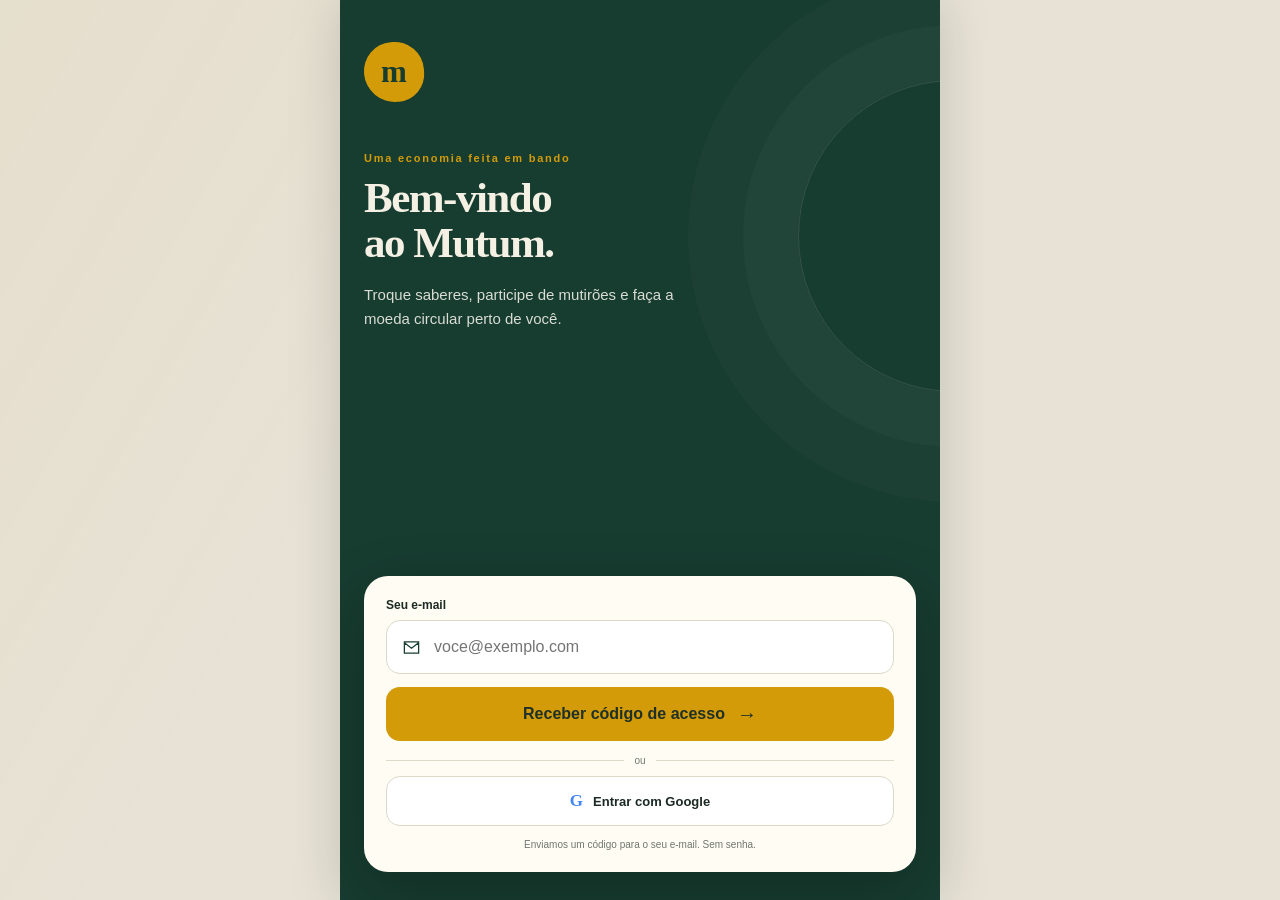
==== docs/index.html @ dc277d66 "Publica APK 1.1.0 + interface" ====
<!doctype html>
<html lang="pt-BR">
  <head>
    <meta charset="UTF-8" />
    <meta name="viewport" content="width=device-width, initial-scale=1, viewport-fit=cover" />
    <meta name="theme-color" content="#173c30" />
    <meta name="color-scheme" content="light" />
    <title>Mutum</title>
    <link rel="stylesheet" href="styles.css" />
  </head>
  <body>
    <main id="app">
      <section id="login-screen" class="login-screen">
        <div class="login-hero">
          <div class="brand-mark large" aria-label="Mutum"><span>m</span></div>
          <p class="eyebrow">Uma economia feita em bando</p>
          <h1>Bem-vindo<br />ao Mutum.</h1>
          <p class="lead">Troque saberes, participe de mutirões e faça a moeda circular perto de você.</p>
        </div>
        <form id="login-form" class="login-card">
          <div id="email-step">
            <label for="email">Seu e-mail</label>
            <div class="input-wrap">
              <svg viewBox="0 0 24 24" aria-hidden="true"><path d="M3 5h18v14H3zM3 6l9 7 9-7"/></svg>
              <input id="email" type="email" placeholder="voce@exemplo.com" autocomplete="email" required />
            </div>
            <button class="primary-button" type="submit">Receber código de acesso <span>→</span></button>
            <div class="login-divider"><span>ou</span></div>
            <button id="google-button" class="google-button" type="button"><b>G</b> Entrar com Google</button>
          </div>
          <div id="code-step" hidden>
            <label for="otp">Link enviado para <span id="otp-email"></span></label>
            <div class="input-wrap">
              <svg viewBox="0 0 24 24" aria-hidden="true"><path d="M6 10V7a6 6 0 0 1 12 0v3M5 10h14v11H5z"/></svg>
              <input id="otp" type="text" inputmode="numeric" pattern="[0-9]*" maxlength="8" placeholder="000000" autocomplete="one-time-code" />
            </div>
            <button class="primary-button" type="submit">Entrar no Mutum <span>→</span></button>
            <button id="back-to-email" class="link-button" type="button">Usar outro e-mail</button>
          </div>
          <p id="login-note" class="login-note">Enviamos um código para o seu e-mail. Sem senha.</p>
        </form>
      </section>

      <section id="main-screen" class="main-screen" hidden>
        <header class="topbar">
          <button class="brand-mark" data-go="home" aria-label="Início"><span>m</span></button>
          <div class="topbar-copy"><small id="greeting">Olá,</small><strong id="user-name">Vizinho</strong></div>
          <button id="update-button" class="update-bell" aria-label="Atualizações"><svg viewBox="0 0 24 24" aria-hidden="true"><path d="M6 16V11a6 6 0 0 1 12 0v5l1.5 2h-15zM10 20a2 2 0 0 0 4 0"/></svg><i id="update-dot" hidden></i></button>
        </header>

        <div id="toast" class="toast" role="status"></div>

        <div class="views">
          <section class="view active" data-view="home">
            <div class="balance-card">
              <div><span>Seu saldo</span><strong><b id="balance-home">342</b> <small>MTR</small></strong></div>
              <button class="round-button" data-go="wallet" aria-label="Ver carteira">↗</button>
              <div class="balance-art" aria-hidden="true"><i></i><i></i><i></i><i></i><i></i></div>
            </div>

            <div class="section-title"><div><small>ACONTECENDO AGORA</small><h2>Perto de você</h2></div><button data-go="mutiroes">Ver todos</button></div>
            <article class="featured-card" id="featured-event">
              <div class="featured-image garden-art"><span class="tag" id="featured-when"></span><div class="sun"></div><div class="hill"></div><div class="plants">♧ ♧ ♧</div></div>
              <div class="featured-copy">
                <small id="featured-place"></small>
                <h3 id="featured-title">Carregando…</h3>
                <p id="featured-text"></p>
                <div class="meta"><span>●●● <b id="featured-count">0 pessoas</b></span><strong>mutirão</strong></div>
                <button class="card-action" id="featured-join">Participar deste mutirão</button>
              </div>
            </article>

            <div class="section-title compact"><div><small>DA NOSSA REDE</small><h2>Trocas em destaque</h2></div><button data-go="trocas">Explorar</button></div>
            <div class="horizontal-cards" id="home-trades"></div>
            <div id="featured-empty" class="empty-state home-empty" hidden>Nenhum mutirão marcado ainda.<br /><button class="card-action" data-go="mutiroes" type="button">Criar o primeiro</button></div>
          </section>

          <section class="view" data-view="mutiroes">
            <div class="page-heading"><p class="eyebrow">FAZER JUNTO</p><h1>Mutirões</h1><p>Encontre ações perto de você e fortaleça a comunidade.</p><button class="create-button" id="new-event-button" type="button">+ Criar mutirão</button></div>
            <div class="filter-row" data-filter-group="events"><button class="chip active" data-filter="all">Todos</button><button class="chip" data-filter="today">Hoje</button><button class="chip" data-filter="week">Esta semana</button><button class="chip" data-filter="mine">Meus</button></div>
            <div id="events-list" class="stack-list"></div>
          </section>

          <section class="view" data-view="trocas">
            <div class="page-heading"><p class="eyebrow">ECONOMIA LOCAL</p><h1>Trocas</h1><p>Serviços, produtos e saberes oferecidos pela comunidade.</p><button class="create-button" id="new-trade-button" type="button">+ Oferecer troca</button></div>
            <label class="search-box"><span>⌕</span><input id="trade-search" type="search" placeholder="Buscar uma troca" /></label>
            <div class="filter-row" data-filter-group="trades"><button class="chip active" data-filter="all">Tudo</button><button class="chip" data-filter="servico">Serviços</button><button class="chip" data-filter="produto">Produtos</button><button class="chip" data-filter="mine">Minhas</button></div>
            <div id="trades-list" class="trade-grid"></div>
          </section>

          <section class="view" data-view="wallet">
            <div class="page-heading wallet-title"><p class="eyebrow">MINHA CONTA</p><h1>Carteira</h1></div>
            <div class="wallet-balance"><span>Saldo em Mutira</span><strong><b id="balance-wallet">342</b> <small>MTR</small></strong><p>≈ R$ <span id="balance-brl">342</span> em trocas na rede</p><div class="wallet-logo">m</div></div>
            <div class="quick-actions"><button id="receive-button"><i>↓</i><span>Receber</span></button><button id="send-button"><i>↑</i><span>Transferir</span></button><button id="statement-button"><i>≡</i><span>Extrato</span></button></div>
            <div class="section-title compact"><div><small>ÚLTIMOS DIAS</small><h2>Movimentações</h2></div></div>
            <div id="transactions-list" class="transactions"></div>
          </section>
        </div>

        <nav class="bottom-nav" aria-label="Navegação principal">
          <button class="active" data-go="home"><i>⌂</i><span>Início</span></button>
          <button data-go="mutiroes"><i>♧</i><span>Mutirões</span></button>
          <button data-go="trocas"><i>⇄</i><span>Trocas</span></button>
          <button data-go="wallet"><i>▣</i><span>Carteira</span></button>
          <button id="profile-button" aria-label="Abrir perfil"><i class="nav-avatar" id="nav-avatar">V</i><span>Perfil</span></button>
        </nav>

        <dialog id="action-dialog">
          <form method="dialog">
            <button class="dialog-close" value="cancel" aria-label="Fechar">×</button>
            <div id="dialog-icon" class="dialog-icon">✓</div>
            <h2 id="dialog-title">Tudo certo!</h2>
            <p id="dialog-copy"></p>
            <button id="dialog-primary" class="primary-button" type="button">Entendi</button>
          </form>
        </dialog>

        <dialog id="transfer-dialog">
          <form id="transfer-form" class="form-sheet">
            <button class="dialog-close" type="button" data-close-transfer aria-label="Fechar">×</button>
            <div class="dialog-icon">↑</div><h2>Transferir Mutiras</h2>
            <p>Envie saldo para outra pessoa da rede.</p>
            <label>Para<input id="transfer-to" type="text" placeholder="Código MUTUM-XXXXXX ou e-mail" required /></label>
            <label>Valor em MTR<input id="transfer-amount" type="number" min="1" step="1" placeholder="0" required /></label>
            <label>Mensagem <span>(opcional)</span><input id="transfer-note" type="text" placeholder="Por que está enviando?" /></label>
            <button class="primary-button" type="submit">Confirmar transferência</button>
          </form>
        </dialog>

        <dialog id="event-dialog">
          <form id="event-form" class="form-sheet">
            <button class="dialog-close" type="button" data-close="event-dialog" aria-label="Fechar">×</button>
            <div class="dialog-icon">♧</div><h2>Novo mutirão</h2>
            <p>Chame a vizinhança para fazer junto.</p>
            <label>Nome<input id="event-title" type="text" minlength="3" maxlength="80" placeholder="Ex.: Limpeza da praça" required /></label>
            <label>Local<input id="event-place" type="text" minlength="2" maxlength="80" placeholder="Ex.: Praça do Sol" required /></label>
            <label>Quando<input id="event-when" type="datetime-local" required /></label>
            <label>Descrição <span>(opcional)</span><textarea id="event-description" maxlength="500" rows="3" placeholder="O que vai rolar, o que levar…"></textarea></label>
            <button class="primary-button" type="submit">Publicar mutirão</button>
          </form>
        </dialog>

        <dialog id="trade-dialog">
          <form id="trade-form" class="form-sheet">
            <button class="dialog-close" type="button" data-close="trade-dialog" aria-label="Fechar">×</button>
            <div class="dialog-icon">⇄</div><h2>Oferecer troca</h2>
            <p>O valor em MTR vai para o seu saldo quando alguém contratar.</p>
            <label>Ícone<div class="icon-picker" id="trade-icon-picker"></div></label>
            <label>O que você oferece<input id="trade-title" type="text" minlength="3" maxlength="80" placeholder="Ex.: Aula de violão" required /></label>
            <label>Tipo<select id="trade-category"><option value="servico">Serviço</option><option value="produto">Produto</option></select></label>
            <div class="form-row">
              <label>Valor em MTR<input id="trade-price" type="number" min="1" max="10000" step="1" placeholder="0" required /></label>
              <label>Por<input id="trade-unit" type="text" maxlength="20" placeholder="hora, aula, unidade" required /></label>
            </div>
            <label>Descrição <span>(opcional)</span><textarea id="trade-description" maxlength="500" rows="3" placeholder="Detalhes, disponibilidade…"></textarea></label>
            <button class="primary-button" type="submit">Publicar oferta</button>
          </form>
        </dialog>

        <dialog id="receive-dialog">
          <div class="profile-sheet">
            <button class="dialog-close" type="button" data-close-receive aria-label="Fechar">×</button>
            <div class="dialog-icon">↓</div><h2>Receber Mutiras</h2>
            <p>Mostre ou compartilhe este código com quem vai transferir.</p>
            <div id="receive-code" class="receive-code">MUTUM-0000</div>
            <button id="copy-code-button" class="primary-button" type="button">Copiar código</button>
          </div>
        </dialog>

        <dialog id="profile-dialog">
          <div class="profile-sheet">
            <button class="dialog-close" data-close-profile aria-label="Fechar">×</button>
            <div class="avatar avatar-large" id="profile-avatar">V</div>
            <h2 id="profile-name">Vizinho</h2><p id="profile-email"></p>
            <div class="profile-stats"><div><b>3</b><span>mutirões</span></div><div><b>7</b><span>trocas</span></div><div><b>342</b><span>Mutiras</span></div></div>
            <button id="logout-button" class="outline-button">Sair desta conta</button>
          </div>
        </dialog>
      </section>
    </main>
    <script src="vendor/supabase.js"></script>
    <script src="config.js"></script>
    <script src="app.js"></script>
  </body>
</html>
---- docs/styles.css ----
:root{--green:#173c30;--green-2:#245642;--cream:#f4f0e4;--paper:#fffcf4;--mustard:#d49b08;--ink:#1b2a23;--muted:#6f776e;--rust:#98563f;--line:#ded8c9;--safe-bottom:env(safe-area-inset-bottom,0px)}
[hidden]{display:none!important}
.card-action{width:100%;margin-top:14px;border:0;border-radius:10px;background:var(--green);color:white;padding:11px;font-size:11px;font-weight:700}.mini-trade{font:inherit;color:inherit;text-align:left}.empty-state{grid-column:1/-1;padding:35px 20px;text-align:center;border:1px dashed var(--line);border-radius:16px;color:var(--muted);font-size:12px}.form-sheet{padding:29px 24px 24px!important;text-align:left!important}.form-sheet h2{font-family:Georgia,serif;text-align:center;margin:0 0 6px}.form-sheet>p{text-align:center;color:var(--muted);font-size:12px;margin-bottom:20px}.form-sheet label{display:block;font-size:11px;font-weight:700;margin:12px 0}.form-sheet label span{font-weight:400;color:var(--muted)}.form-sheet input{width:100%;height:47px;margin-top:6px;padding:0 13px;border:1px solid var(--line);border-radius:11px;outline:0;background:white}.form-sheet input:focus{border-color:var(--green)}.receive-code{font-family:monospace;font-size:23px;font-weight:700;letter-spacing:.1em;background:#eee6d5;border:1px dashed var(--rust);border-radius:14px;padding:22px 10px;margin:20px 0 8px}
*{box-sizing:border-box}html,body{margin:0;min-height:100%;background:var(--cream);color:var(--ink);font-family:Arial,"Segoe UI",sans-serif}button,input{font:inherit}button{cursor:pointer}body{overscroll-behavior:none}body:before{content:"";position:fixed;inset:0;background:linear-gradient(120deg,rgba(212,155,8,.035),transparent 35%);pointer-events:none}.login-screen{min-height:100dvh;background:var(--green);color:var(--cream);display:flex;flex-direction:column;padding:calc(42px + env(safe-area-inset-top,0px)) 24px calc(28px + var(--safe-bottom));overflow:hidden;position:relative}.login-screen:after{content:"";position:absolute;width:310px;height:310px;border:1px solid rgba(244,240,228,.12);border-radius:50%;right:-170px;top:80px;box-shadow:0 0 0 55px rgba(244,240,228,.025),0 0 0 110px rgba(244,240,228,.018)}.brand-mark{border:0;background:var(--mustard);color:var(--green);width:42px;height:42px;border-radius:50% 50% 47% 53%;display:grid;place-items:center;font-family:Georgia,serif;font-size:21px;font-weight:700;transform:rotate(-5deg);position:relative;z-index:1}.brand-mark span{transform:rotate(5deg)}.brand-mark.large{width:60px;height:60px;font-size:31px;margin-bottom:50px}.eyebrow{color:var(--mustard)!important;font-size:11px!important;letter-spacing:.16em;font-weight:700;margin:0 0 12px!important}.login-hero{position:relative;z-index:1}.login-hero h1,.page-heading h1{font-family:Georgia,serif;font-size:43px;line-height:1.04;margin:0 0 18px;letter-spacing:-.035em}.login-hero .lead{font-size:15px;line-height:1.55;max-width:340px;color:#d9ddd6;margin:0}.login-card{background:var(--paper);color:var(--ink);padding:22px;border-radius:24px;margin-top:auto;position:relative;z-index:2;box-shadow:0 18px 60px rgba(0,0,0,.24)}.login-card label{display:block;font-size:12px;font-weight:700;margin:0 0 8px}.input-wrap{height:54px;border:1.5px solid var(--line);border-radius:14px;display:flex;align-items:center;padding:0 15px;gap:11px;background:white}.input-wrap:focus-within{border-color:var(--green-2);box-shadow:0 0 0 3px rgba(36,86,66,.1)}.input-wrap svg{width:19px;fill:none;stroke:var(--green);stroke-width:1.6}.input-wrap input,.search-box input{border:0;outline:0;min-width:0;flex:1;background:transparent;color:var(--ink)}.primary-button{width:100%;border:0;border-radius:14px;background:var(--mustard);color:#1f3028;font-weight:700;height:54px;margin-top:13px;display:flex;justify-content:center;align-items:center;gap:12px}.primary-button span{font-size:20px}.login-note{text-align:center;color:var(--muted);font-size:10px;margin:13px 0 0}.main-screen{min-height:100dvh;padding-bottom:calc(87px + var(--safe-bottom));max-width:600px;margin:auto}.topbar{height:80px;padding:calc(12px + env(safe-area-inset-top,0px)) 20px 10px;display:flex;align-items:center;gap:12px;background:var(--cream);position:sticky;top:0;z-index:10}.topbar .brand-mark{width:38px;height:38px}.topbar-copy{display:flex;flex-direction:column;flex:1;line-height:1.15}.topbar-copy small{font-size:10px;color:var(--muted)}.topbar-copy strong{font-family:Georgia,serif;font-size:16px}.avatar{border:0;width:40px;height:40px;border-radius:50%;background:#d9c8a1;color:var(--green);font-weight:700}.views{padding:8px 18px 24px}.view{display:none;animation:fade .25s ease}.view.active{display:block}@keyframes fade{from{opacity:0;transform:translateY(5px)}}.balance-card{background:var(--green);color:var(--cream);height:146px;border-radius:23px;padding:24px;position:relative;overflow:hidden;display:flex;align-items:flex-start;justify-content:space-between;box-shadow:0 10px 25px rgba(23,60,48,.14)}.balance-card span,.wallet-balance>span{display:block;font-size:11px;color:#c4cec8;margin-bottom:8px}.balance-card strong,.wallet-balance strong{display:block;font-family:Georgia,serif;font-size:37px}.balance-card small,.wallet-balance small{font-family:Arial,"Segoe UI",sans-serif;font-size:12px;color:var(--mustard)}.round-button{border:1px solid rgba(255,255,255,.3);border-radius:50%;width:39px;height:39px;color:white;background:rgba(255,255,255,.08);font-size:19px}.balance-art{position:absolute;inset:auto 0 -18px 0;height:65px;display:flex;align-items:flex-end;justify-content:space-around;opacity:.23}.balance-art i{width:48px;height:48px;border:2px solid var(--mustard);border-radius:60% 40% 60% 40%;transform:rotate(35deg)}.balance-art i:nth-child(even){height:32px;width:35px;transform:rotate(-28deg)}.section-title{display:flex;align-items:end;justify-content:space-between;margin:26px 2px 13px}.section-title.compact{margin-top:28px}.section-title small{font-size:9px;letter-spacing:.14em;color:var(--rust);font-weight:700}.section-title h2{font-family:Georgia,serif;font-size:22px;margin:3px 0 0}.section-title button{border:0;background:none;color:var(--green-2);font-weight:700;font-size:11px}.featured-card{background:var(--paper);border-radius:20px;overflow:hidden;box-shadow:0 4px 18px rgba(42,43,33,.08)}.featured-image{height:145px;position:relative;overflow:hidden}.garden-art{background:linear-gradient(#e9c87e 0 46%,#719763 47%)}.garden-art .sun{width:42px;height:42px;border-radius:50%;background:#e89b21;position:absolute;right:45px;top:28px}.garden-art .hill{width:120%;height:120px;background:#366a4d;position:absolute;bottom:-77px;left:-10%;border-radius:50% 50% 0 0}.garden-art .plants{position:absolute;bottom:6px;left:30px;font-size:38px;color:#173c30;word-spacing:20px}.tag{position:absolute;z-index:2;top:12px;left:12px;background:var(--paper);padding:7px 9px;border-radius:8px;font-size:9px;font-weight:700;color:var(--rust)}.featured-copy{padding:17px}.featured-copy>small{font-size:9px;letter-spacing:.09em;color:var(--rust);font-weight:700}.featured-copy h3{font-family:Georgia,serif;margin:5px 0;font-size:19px}.featured-copy p{font-size:12px;color:var(--muted);margin:0 0 13px}.meta{display:flex;justify-content:space-between;align-items:center;font-size:9px}.meta span{color:var(--mustard);letter-spacing:-2px}.meta span b{color:var(--muted);letter-spacing:0;font-weight:500;margin-left:4px}.meta>strong{background:#e0ecdc;color:#32653c;padding:5px 7px;border-radius:7px}.horizontal-cards{display:flex;gap:11px;overflow-x:auto;padding:2px 2px 8px;scrollbar-width:none}.mini-trade{min-width:160px;background:var(--paper);padding:14px;border-radius:16px;border:1px solid #ebe5d7}.trade-icon{width:38px;height:38px;border-radius:12px;background:#e9e1cd;display:grid;place-items:center;font-size:20px}.mini-trade h3{font-family:Georgia,serif;font-size:14px;margin:12px 0 5px}.mini-trade p{font-size:10px;color:var(--muted);margin:0}.mini-trade strong{font-size:10px;color:var(--green);display:block;margin-top:12px}.page-heading{padding:13px 3px 9px}.page-heading h1{font-size:38px;margin-bottom:7px}.page-heading>p:last-child{color:var(--muted);font-size:13px;line-height:1.5;margin:0;max-width:340px}.filter-row{display:flex;gap:8px;overflow:auto;padding:15px 1px}.chip{border:1px solid var(--line);background:transparent;color:var(--muted);padding:8px 13px;border-radius:99px;font-size:11px;white-space:nowrap}.chip.active{background:var(--green);color:white;border-color:var(--green)}.stack-list{display:flex;flex-direction:column;gap:12px}.event-card{background:var(--paper);border-radius:17px;padding:16px;border:1px solid #e9e2d3;display:grid;grid-template-columns:54px 1fr;gap:14px}.date-box{background:#eee5d0;color:var(--rust);border-radius:13px;height:57px;text-align:center;display:flex;flex-direction:column;justify-content:center}.date-box b{font-family:Georgia,serif;font-size:21px;line-height:1}.date-box span{font-size:9px;font-weight:700}.event-card h3{font-family:Georgia,serif;margin:1px 0 5px;font-size:16px}.event-card p{font-size:10px;color:var(--muted);margin:0 0 10px}.event-card footer{display:flex;justify-content:space-between;align-items:center}.event-card footer span{font-size:9px;color:var(--rust)}.small-action{border:0;background:var(--mustard);color:var(--green);padding:7px 10px;border-radius:8px;font-size:9px;font-weight:700}.small-action.joined{background:#dce8dc}.search-box{display:flex;background:white;border:1px solid var(--line);height:48px;border-radius:13px;align-items:center;padding:0 14px;gap:10px;margin-top:12px}.search-box span{font-size:22px}.trade-grid{display:grid;grid-template-columns:1fr 1fr;gap:11px}.trade-card{background:var(--paper);border:1px solid #e9e2d3;border-radius:16px;padding:14px;min-height:165px;display:flex;flex-direction:column}.trade-card .trade-icon{width:44px;height:44px}.trade-card h3{font-family:Georgia,serif;font-size:14px;margin:12px 0 5px}.trade-card p{font-size:10px;color:var(--muted);margin:0 0 12px}.trade-card footer{margin-top:auto;display:flex;align-items:center;justify-content:space-between}.trade-card strong{font-size:10px;color:var(--green)}.trade-card button{border:0;background:var(--green);color:white;width:26px;height:26px;border-radius:50%}.wallet-title{padding-bottom:15px}.wallet-balance{background:linear-gradient(135deg,#173c30,#235a43);border-radius:22px;color:white;padding:24px;height:176px;position:relative;overflow:hidden}.wallet-balance p{font-size:10px;color:#a9b9af}.wallet-logo{position:absolute;right:-10px;bottom:-38px;color:rgba(255,255,255,.06);font-family:Georgia,serif;font-size:180px;font-weight:700}.quick-actions{display:flex;justify-content:space-around;margin:19px 0 4px}.quick-actions button{border:0;background:transparent;color:var(--ink);display:flex;flex-direction:column;align-items:center;gap:6px;font-size:10px;font-weight:600}.quick-actions i{width:43px;height:43px;border-radius:50%;background:#e6deca;display:grid;place-items:center;font-style:normal;font-size:19px}.transactions{background:var(--paper);border-radius:18px;padding:5px 15px}.transaction{display:flex;align-items:center;gap:12px;padding:13px 0;border-bottom:1px solid #eee8db}.transaction:last-child{border:0}.transaction-icon{width:36px;height:36px;border-radius:11px;background:#eee6d5;display:grid;place-items:center}.transaction-copy{flex:1}.transaction-copy b{display:block;font-size:12px}.transaction-copy small{font-size:9px;color:var(--muted)}.transaction>strong{font-size:11px}.transaction>strong.positive{color:#468254}.transaction>strong.negative{color:var(--rust)}.bottom-nav{position:fixed;z-index:20;bottom:0;left:50%;transform:translateX(-50%);width:min(100%,600px);height:calc(72px + var(--safe-bottom));padding:8px 13px var(--safe-bottom);display:flex;background:rgba(255,252,244,.96);border-top:1px solid var(--line);backdrop-filter:blur(12px)}.bottom-nav button{flex:1;border:0;background:transparent;color:#83877e;display:flex;flex-direction:column;align-items:center;justify-content:center;gap:3px;font-size:9px}.bottom-nav button i{font-style:normal;font-size:21px;line-height:1}.bottom-nav button.active{color:var(--green);font-weight:700}.bottom-nav button.active i{color:var(--mustard)}.toast{position:fixed;z-index:50;left:50%;top:90px;transform:translate(-50%,-20px);background:#17251f;color:white;padding:11px 16px;border-radius:12px;font-size:11px;opacity:0;pointer-events:none;transition:.25s}.toast.show{opacity:1;transform:translate(-50%,0)}dialog{border:0;border-radius:24px;padding:0;background:var(--paper);color:var(--ink);width:min(calc(100% - 38px),410px);box-shadow:0 25px 80px rgba(0,0,0,.3)}dialog::backdrop{background:rgba(14,35,28,.65);backdrop-filter:blur(3px)}dialog form,.profile-sheet{padding:29px 24px 24px;text-align:center;position:relative}.dialog-close{position:absolute;right:14px;top:11px;border:0;background:transparent;font-size:25px;color:var(--muted)}.dialog-icon{width:54px;height:54px;border-radius:50%;background:#e6ecd8;color:var(--green);font-size:25px;display:grid;place-items:center;margin:4px auto 16px}.dialog-icon+h2,.profile-sheet h2{font-family:Georgia,serif;margin:0 0 8px}.dialog-icon~p,.profile-sheet>p{font-size:12px;color:var(--muted);line-height:1.5}.avatar-large{width:64px;height:64px;display:grid;place-items:center;font-size:22px;margin:4px auto 14px}.profile-stats{display:flex;background:#f2eddf;border-radius:15px;padding:14px 4px;margin:21px 0}.profile-stats div{flex:1;display:flex;flex-direction:column;border-right:1px solid var(--line)}.profile-stats div:last-child{border:0}.profile-stats b{font-family:Georgia,serif}.profile-stats span{font-size:8px;color:var(--muted)}.outline-button{height:48px;width:100%;border:1px solid var(--rust);background:transparent;color:var(--rust);border-radius:13px;font-weight:700;font-size:12px}@media(min-width:601px){body{background:#e7e2d5}.main-screen{background:var(--cream);box-shadow:0 0 50px rgba(0,0,0,.15)}.login-screen{max-width:600px;margin:auto;box-shadow:0 0 50px rgba(0,0,0,.15)}}
.login-divider{display:flex;align-items:center;gap:10px;margin:14px 0 2px;color:var(--muted);font-size:10px}.login-divider:before,.login-divider:after{content:"";flex:1;height:1px;background:var(--line)}
.google-button{width:100%;height:50px;margin-top:10px;border:1.5px solid var(--line);border-radius:14px;background:white;color:var(--ink);font-weight:700;font-size:13px;display:flex;justify-content:center;align-items:center;gap:10px}.google-button b{font-family:Georgia,serif;color:#4285f4;font-size:17px}
.link-button{display:block;margin:12px auto 0;border:0;background:transparent;color:var(--rust);font-size:12px;font-weight:700;text-decoration:underline}
.login-card button:disabled{opacity:.6}
.create-button{margin-top:14px;border:0;border-radius:12px;background:var(--green);color:white;padding:11px 16px;font-size:12px;font-weight:700}
.form-sheet select,.form-sheet textarea{width:100%;margin-top:6px;padding:12px 13px;border:1px solid var(--line);border-radius:11px;outline:0;background:white;font:inherit;color:var(--ink);resize:vertical}.form-sheet select{height:47px;padding:0 13px}.form-sheet select:focus,.form-sheet textarea:focus{border-color:var(--green)}
.form-row{display:grid;grid-template-columns:1fr 1fr;gap:10px}.form-row label{margin:12px 0}
.icon-picker{display:flex;flex-wrap:wrap;gap:6px;margin-top:6px}.icon-picker button{width:40px;height:40px;border:1px solid var(--line);border-radius:10px;background:white;font-size:18px;color:var(--green)}.icon-picker button.active{background:var(--green);color:white;border-color:var(--green)}
.home-empty{margin-top:4px}.home-empty .card-action{max-width:220px;margin:14px auto 0;display:block}
.owner-tag{display:inline-block;font-size:9px;font-weight:700;color:var(--green-2);background:#e0ecdc;padding:3px 6px;border-radius:6px;margin-left:6px;vertical-align:middle}
.small-action.danger{background:transparent;border:1px solid var(--rust);color:var(--rust)}
.event-card .organizer{font-size:9px;color:var(--muted);margin:-6px 0 10px}
.section-link{border:0;background:none;color:var(--green-2);font-weight:700;font-size:inherit;text-decoration:underline;padding:0}
.update-bell{position:relative;width:40px;height:40px;border:0;border-radius:50%;background:transparent;color:var(--green);display:grid;place-items:center;margin-right:4px}.update-bell svg{width:22px;fill:none;stroke:currentColor;stroke-width:1.7;stroke-linejoin:round}.update-bell i{position:absolute;top:8px;right:9px;width:9px;height:9px;border-radius:50%;background:var(--rust);border:2px solid var(--cream)}.update-bell[hidden]{display:none}
.update-bell i[hidden]{display:none}.nav-avatar{width:24px;height:24px;border-radius:50%;background:#d9c8a1;color:var(--green);display:grid!important;place-items:center;font-size:11px!important;font-weight:700;font-style:normal}#profile-button.active .nav-avatar,#profile-button:active .nav-avatar{background:var(--mustard)}
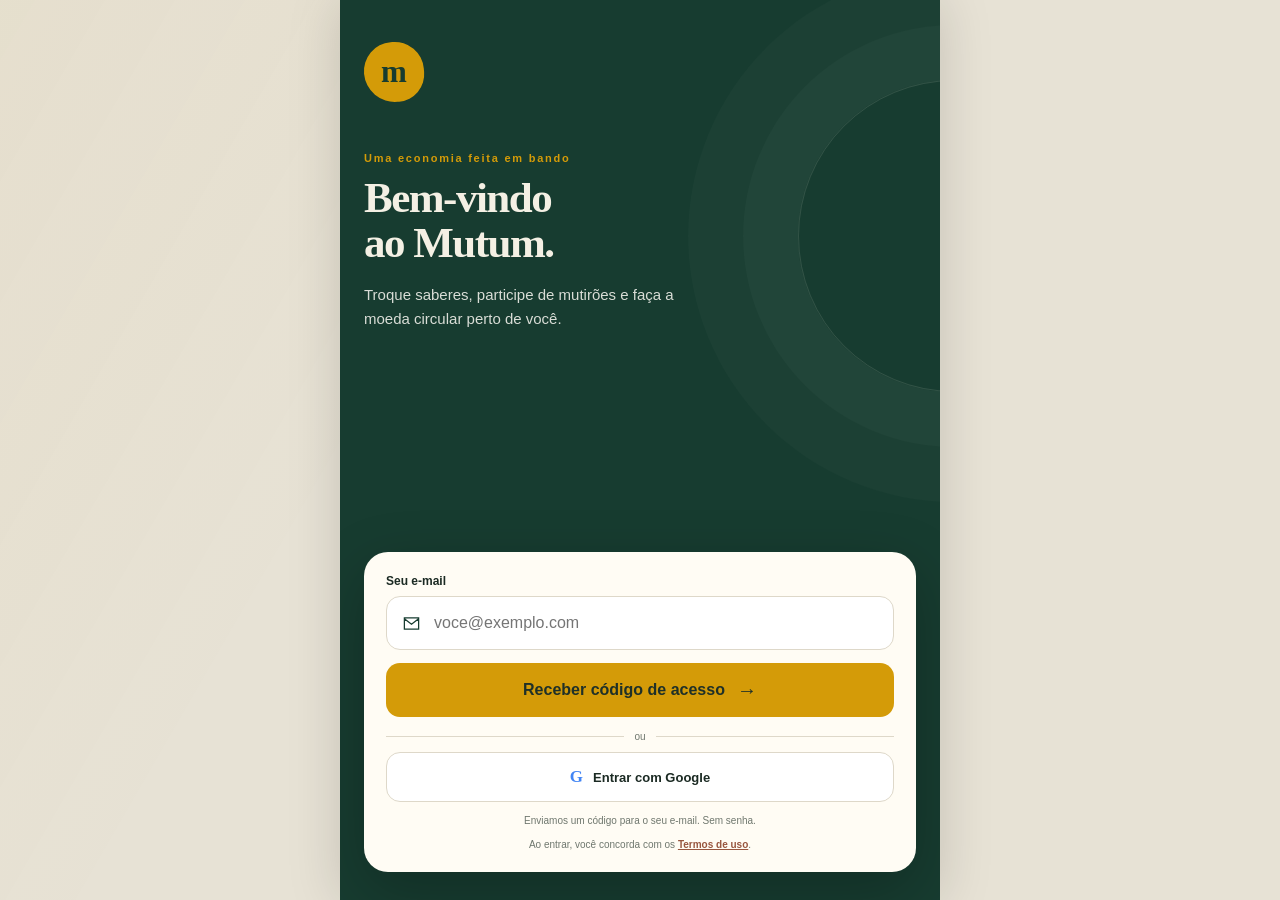
==== commit 5012af51: "Publica interface Co-Authored-By: Claude Opus 5.5 <noreply@anthropic.com>" ====
--- a/docs/index.html
+++ b/docs/index.html
@@ -2,11 +2,12 @@
 <html lang="pt-BR">
   <head>
     <meta charset="UTF-8" />
+    <meta name="mutum-build" content="20260924214639" />
     <meta name="viewport" content="width=device-width, initial-scale=1, viewport-fit=cover" />
     <meta name="theme-color" content="#173c30" />
     <meta name="color-scheme" content="light" />
     <title>Mutum</title>
-    <link rel="stylesheet" href="styles.css" />
+    <link rel="stylesheet" href="styles.css?v=20260924214639" />
   </head>
   <body>
     <main id="app">
@@ -38,6 +39,7 @@
             <button id="back-to-email" class="link-button" type="button">Usar outro e-mail</button>
           </div>
           <p id="login-note" class="login-note">Enviamos um código para o seu e-mail. Sem senha.</p>
+          <p class="login-note">Ao entrar, você concorda com os <a href="termos.html">Termos de uso</a>.</p>
         </form>
       </section>
 
@@ -173,13 +175,14 @@
             <div class="avatar avatar-large" id="profile-avatar">V</div>
             <h2 id="profile-name">Vizinho</h2><p id="profile-email"></p>
             <div class="profile-stats"><div><b>3</b><span>mutirões</span></div><div><b>7</b><span>trocas</span></div><div><b>342</b><span>Mutiras</span></div></div>
+            <a class="terms-link" href="termos.html">Termos de uso</a>
             <button id="logout-button" class="outline-button">Sair desta conta</button>
           </div>
         </dialog>
       </section>
     </main>
-    <script src="vendor/supabase.js"></script>
-    <script src="config.js"></script>
-    <script src="app.js"></script>
+    <script src="vendor/supabase.js?v=20260924214639"></script>
+    <script src="config.js?v=20260924214639"></script>
+    <script src="app.js?v=20260924214639"></script>
   </body>
 </html>
--- a/docs/styles.css
+++ b/docs/styles.css
@@ -17,3 +17,4 @@
 .section-link{border:0;background:none;color:var(--green-2);font-weight:700;font-size:inherit;text-decoration:underline;padding:0}
 .update-bell{position:relative;width:40px;height:40px;border:0;border-radius:50%;background:transparent;color:var(--green);display:grid;place-items:center;margin-right:4px}.update-bell svg{width:22px;fill:none;stroke:currentColor;stroke-width:1.7;stroke-linejoin:round}.update-bell i{position:absolute;top:8px;right:9px;width:9px;height:9px;border-radius:50%;background:var(--rust);border:2px solid var(--cream)}.update-bell[hidden]{display:none}
 .update-bell i[hidden]{display:none}.nav-avatar{width:24px;height:24px;border-radius:50%;background:#d9c8a1;color:var(--green);display:grid!important;place-items:center;font-size:11px!important;font-weight:700;font-style:normal}#profile-button.active .nav-avatar,#profile-button:active .nav-avatar{background:var(--mustard)}
+.login-note a{color:var(--rust);font-weight:700}.terms-link{display:block;margin:0 0 14px;font-size:12px;color:var(--rust);font-weight:700}
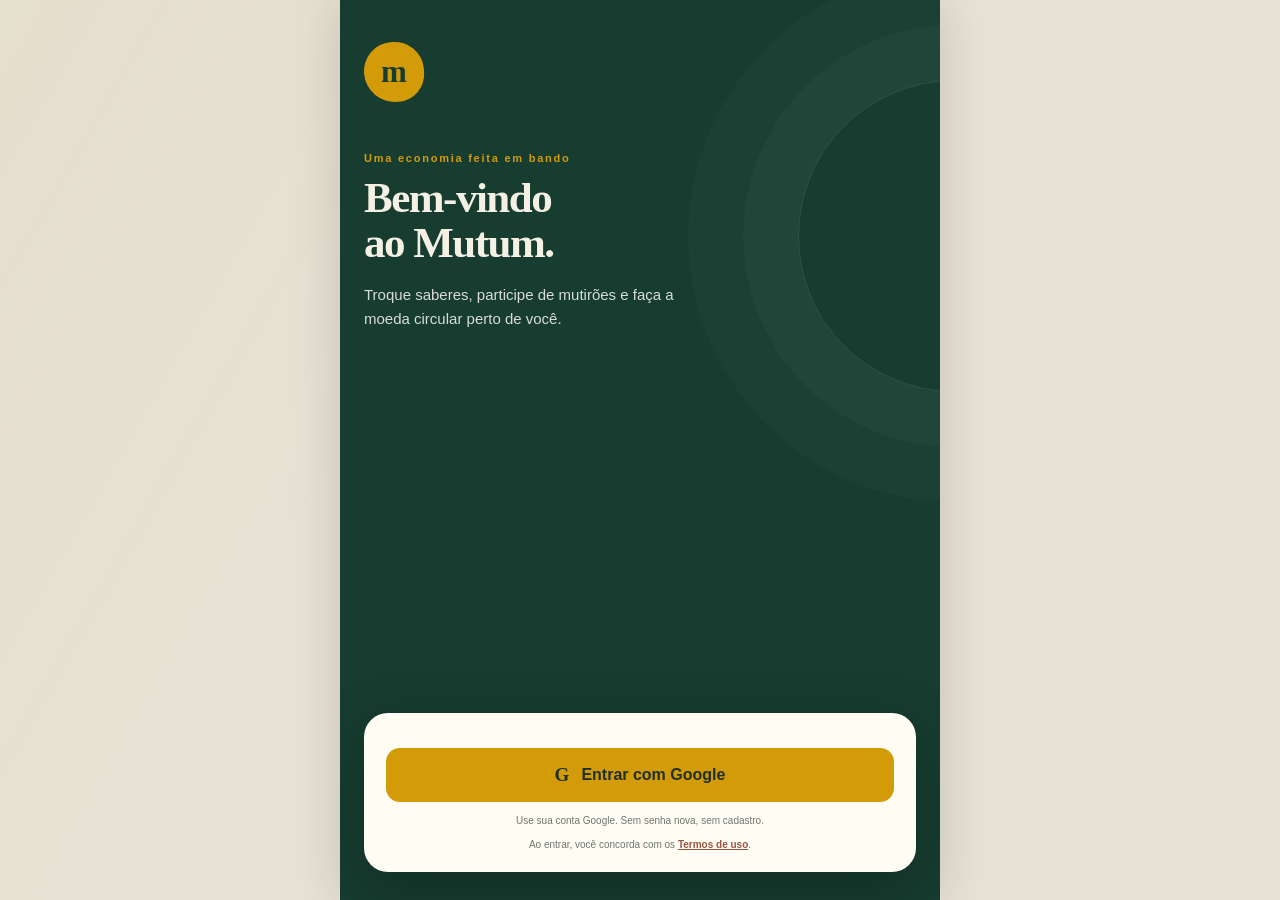
==== commit 404e4ce6: "Publica interface Co-Authored-By: Claude Opus 5.5 <noreply@anthropic.com>" ====
--- a/docs/index.html
+++ b/docs/index.html
@@ -2,12 +2,12 @@
 <html lang="pt-BR">
   <head>
     <meta charset="UTF-8" />
-    <meta name="mutum-build" content="20260924214639" />
+    <meta name="mutum-build" content="20260924221926" />
     <meta name="viewport" content="width=device-width, initial-scale=1, viewport-fit=cover" />
     <meta name="theme-color" content="#173c30" />
     <meta name="color-scheme" content="light" />
     <title>Mutum</title>
-    <link rel="stylesheet" href="styles.css?v=20260924214639" />
+    <link rel="stylesheet" href="styles.css?v=20260924221926" />
   </head>
   <body>
     <main id="app">
@@ -18,29 +18,11 @@
           <h1>Bem-vindo<br />ao Mutum.</h1>
           <p class="lead">Troque saberes, participe de mutirões e faça a moeda circular perto de você.</p>
         </div>
-        <form id="login-form" class="login-card">
-          <div id="email-step">
-            <label for="email">Seu e-mail</label>
-            <div class="input-wrap">
-              <svg viewBox="0 0 24 24" aria-hidden="true"><path d="M3 5h18v14H3zM3 6l9 7 9-7"/></svg>
-              <input id="email" type="email" placeholder="voce@exemplo.com" autocomplete="email" required />
-            </div>
-            <button class="primary-button" type="submit">Receber código de acesso <span>→</span></button>
-            <div class="login-divider"><span>ou</span></div>
-            <button id="google-button" class="google-button" type="button"><b>G</b> Entrar com Google</button>
-          </div>
-          <div id="code-step" hidden>
-            <label for="otp">Link enviado para <span id="otp-email"></span></label>
-            <div class="input-wrap">
-              <svg viewBox="0 0 24 24" aria-hidden="true"><path d="M6 10V7a6 6 0 0 1 12 0v3M5 10h14v11H5z"/></svg>
-              <input id="otp" type="text" inputmode="numeric" pattern="[0-9]*" maxlength="8" placeholder="000000" autocomplete="one-time-code" />
-            </div>
-            <button class="primary-button" type="submit">Entrar no Mutum <span>→</span></button>
-            <button id="back-to-email" class="link-button" type="button">Usar outro e-mail</button>
-          </div>
-          <p id="login-note" class="login-note">Enviamos um código para o seu e-mail. Sem senha.</p>
+        <div id="login-form" class="login-card">
+          <button id="google-button" class="primary-button" type="button"><b class="google-g">G</b> Entrar com Google</button>
+          <p class="login-note">Use sua conta Google. Sem senha nova, sem cadastro.</p>
           <p class="login-note">Ao entrar, você concorda com os <a href="termos.html">Termos de uso</a>.</p>
-        </form>
+        </div>
       </section>
 
       <section id="main-screen" class="main-screen" hidden>
@@ -59,6 +41,8 @@
               <button class="round-button" data-go="wallet" aria-label="Ver carteira">↗</button>
               <div class="balance-art" aria-hidden="true"><i></i><i></i><i></i><i></i><i></i></div>
             </div>
+
+            <button class="urgent-banner" data-go="urgencia" type="button"><i>!</i><span><b id="urgent-banner-title">Precisa de ajuda agora?</b><small id="urgent-banner-copy">Peça uma urgência para a vizinhança</small></span><em>→</em></button>
 
             <div class="section-title"><div><small>ACONTECENDO AGORA</small><h2>Perto de você</h2></div><button data-go="mutiroes">Ver todos</button></div>
             <article class="featured-card" id="featured-event">
@@ -90,10 +74,20 @@
             <div id="trades-list" class="trade-grid"></div>
           </section>
 
+          <section class="view" data-view="urgencia">
+            <div class="page-heading"><p class="eyebrow">AJUDA NA HORA</p><h1>Urgência</h1><p>Peça ajuda rápida da vizinhança e pague em MTR quando resolverem.</p><button class="create-button" id="new-urgency-button" type="button">+ Pedir ajuda agora</button></div>
+            <div class="emergency-note"><b>Emergência de verdade:</b> ligue <a href="tel:190">190</a> · <a href="tel:192">192</a> · <a href="tel:193">193</a></div>
+            <div id="my-urgencies" class="stack-list"></div>
+            <div class="section-title compact"><div><small>NA VIZINHANÇA</small><h2>Pedidos abertos</h2></div></div>
+            <div id="open-urgencies" class="stack-list"></div>
+          </section>
+
           <section class="view" data-view="wallet">
             <div class="page-heading wallet-title"><p class="eyebrow">MINHA CONTA</p><h1>Carteira</h1></div>
-            <div class="wallet-balance"><span>Saldo em Mutira</span><strong><b id="balance-wallet">342</b> <small>MTR</small></strong><p>≈ R$ <span id="balance-brl">342</span> em trocas na rede</p><div class="wallet-logo">m</div></div>
-            <div class="quick-actions"><button id="receive-button"><i>↓</i><span>Receber</span></button><button id="send-button"><i>↑</i><span>Transferir</span></button><button id="statement-button"><i>≡</i><span>Extrato</span></button></div>
+            <div class="wallet-balance"><span>Saldo em Mutira</span><strong><b id="balance-wallet">342</b> <small>MTR</small></strong><p id="balance-hint">Ganhe MTR participando de mutirões</p><div class="wallet-logo">m</div></div>
+            <div class="quick-actions"><button id="receive-button"><i>↓</i><span>Receber</span></button><button id="scan-button"><i>⌗</i><span>Pagar / Escanear</span></button><button id="statement-button"><i>≡</i><span>Extrato</span></button></div>
+            <div id="orders-block" hidden><div class="section-title compact"><div><small>PAGAMENTO RESERVADO</small><h2>Pedidos</h2></div></div><div id="orders-list" class="stack-list"></div></div>
+            <div class="rules-card" id="rules-card"></div>
             <div class="section-title compact"><div><small>ÚLTIMOS DIAS</small><h2>Movimentações</h2></div></div>
             <div id="transactions-list" class="transactions"></div>
           </section>
@@ -103,6 +97,7 @@
           <button class="active" data-go="home"><i>⌂</i><span>Início</span></button>
           <button data-go="mutiroes"><i>♧</i><span>Mutirões</span></button>
           <button data-go="trocas"><i>⇄</i><span>Trocas</span></button>
+          <button data-go="urgencia"><i class="nav-urgent">!</i><span>Urgência</span></button>
           <button data-go="wallet"><i>▣</i><span>Carteira</span></button>
           <button id="profile-button" aria-label="Abrir perfil"><i class="nav-avatar" id="nav-avatar">V</i><span>Perfil</span></button>
         </nav>
@@ -120,12 +115,12 @@
         <dialog id="transfer-dialog">
           <form id="transfer-form" class="form-sheet">
             <button class="dialog-close" type="button" data-close-transfer aria-label="Fechar">×</button>
-            <div class="dialog-icon">↑</div><h2>Transferir Mutiras</h2>
-            <p>Envie saldo para outra pessoa da rede.</p>
+            <div class="dialog-icon">↑</div><h2>Pagar em MTR</h2>
+            <p>Confira para quem vai o pagamento.</p>
             <label>Para<input id="transfer-to" type="text" placeholder="Código MUTUM-XXXXXX ou e-mail" required /></label>
             <label>Valor em MTR<input id="transfer-amount" type="number" min="1" step="1" placeholder="0" required /></label>
             <label>Mensagem <span>(opcional)</span><input id="transfer-note" type="text" placeholder="Por que está enviando?" /></label>
-            <button class="primary-button" type="submit">Confirmar transferência</button>
+            <button class="primary-button" type="submit">Confirmar pagamento</button>
           </form>
         </dialog>
 
@@ -137,6 +132,8 @@
             <label>Nome<input id="event-title" type="text" minlength="3" maxlength="80" placeholder="Ex.: Limpeza da praça" required /></label>
             <label>Local<input id="event-place" type="text" minlength="2" maxlength="80" placeholder="Ex.: Praça do Sol" required /></label>
             <label>Quando<input id="event-when" type="datetime-local" required /></label>
+            <label>Quanto você paga no total <span>(MTR, 0 = voluntário)</span><input id="event-reward" type="number" min="0" step="1" value="0" /></label>
+            <p class="form-hint" id="event-reward-hint"></p>
             <label>Descrição <span>(opcional)</span><textarea id="event-description" maxlength="500" rows="3" placeholder="O que vai rolar, o que levar…"></textarea></label>
             <button class="primary-button" type="submit">Publicar mutirão</button>
           </form>
@@ -159,11 +156,59 @@
           </form>
         </dialog>
 
+        <dialog id="urgency-dialog">
+          <form id="urgency-form" class="form-sheet">
+            <button class="dialog-close" type="button" data-close="urgency-dialog" aria-label="Fechar">×</button>
+            <div class="dialog-icon urgent">!</div><h2>Pedir ajuda agora</h2>
+            <p>O valor fica reservado e só vai para quem ajudar quando essa pessoa escanear o seu QR.</p>
+            <label>Do que você precisa<input id="urgency-title" type="text" minlength="3" maxlength="80" placeholder="Ex.: Me tranquei fora de casa" required /></label>
+            <label>Detalhes <span>(opcional)</span><textarea id="urgency-description" maxlength="500" rows="2" placeholder="O que aconteceu, o que precisa levar…"></textarea></label>
+            <label>Onde <span>(só quem aceitar vê)</span><input id="urgency-place" type="text" minlength="2" maxlength="160" placeholder="Rua, número, ponto de referência" required /></label>
+            <label>Quanto você paga em MTR<input id="urgency-reward" type="number" min="1" step="1" placeholder="0" required /></label>
+            <p class="form-hint" id="urgency-hint"></p>
+            <button class="primary-button" type="submit">Pedir ajuda</button>
+          </form>
+        </dialog>
+
+        <dialog id="qr-dialog">
+          <div class="profile-sheet qr-sheet">
+            <button class="dialog-close" type="button" data-close="qr-dialog" aria-label="Fechar">×</button>
+            <h2 id="qr-title">QR</h2>
+            <p id="qr-copy"></p>
+            <div id="qr-box" class="qr-box"></div>
+            <div id="qr-code-text" class="qr-code-text"></div>
+            <div class="qr-timer"><i id="qr-timer-bar"></i></div>
+            <p class="form-hint" id="qr-foot"></p>
+          </div>
+        </dialog>
+
+        <dialog id="scan-dialog">
+          <form id="scan-form" class="form-sheet">
+            <button class="dialog-close" type="button" data-close="scan-dialog" aria-label="Fechar">×</button>
+            <h2 id="scan-title">Escanear QR</h2>
+            <p id="scan-copy">Aponte a câmera para o QR do Mutum.</p>
+            <div class="scan-box"><video id="scan-video" playsinline muted></video><div class="scan-frame"></div><p id="scan-status">Abrindo câmera…</p></div>
+            <label id="scan-manual-label">Ou digite o código<input id="scan-manual" type="text" inputmode="numeric" maxlength="20" placeholder="000000" /></label>
+            <button class="primary-button" type="submit">Confirmar código</button>
+          </form>
+        </dialog>
+
+        <dialog id="report-dialog">
+          <form id="report-form" class="form-sheet">
+            <button class="dialog-close" type="button" data-close="report-dialog" aria-label="Fechar">×</button>
+            <div class="dialog-icon urgent">⚑</div><h2>Denunciar</h2>
+            <p id="report-copy">Conte o que aconteceu. A denúncia é anônima para a outra pessoa.</p>
+            <label>Motivo<textarea id="report-reason" minlength="3" maxlength="500" rows="3" required></textarea></label>
+            <button class="primary-button" type="submit">Enviar denúncia</button>
+          </form>
+        </dialog>
+
         <dialog id="receive-dialog">
           <div class="profile-sheet">
             <button class="dialog-close" type="button" data-close-receive aria-label="Fechar">×</button>
             <div class="dialog-icon">↓</div><h2>Receber Mutiras</h2>
-            <p>Mostre ou compartilhe este código com quem vai transferir.</p>
+            <p>Quem vai te pagar escaneia este QR em Carteira → Pagar.</p>
+            <div id="receive-qr" class="qr-box"></div>
             <div id="receive-code" class="receive-code">MUTUM-0000</div>
             <button id="copy-code-button" class="primary-button" type="button">Copiar código</button>
           </div>
@@ -181,8 +226,10 @@
         </dialog>
       </section>
     </main>
-    <script src="vendor/supabase.js?v=20260924214639"></script>
-    <script src="config.js?v=20260924214639"></script>
-    <script src="app.js?v=20260924214639"></script>
+    <script src="vendor/supabase.js?v=20260924221926"></script>
+    <script src="vendor/qrcode.js?v=20260924221926"></script>
+    <script src="vendor/jsQR.js?v=20260924221926"></script>
+    <script src="config.js?v=20260924221926"></script>
+    <script src="app.js?v=20260924221926"></script>
   </body>
 </html>
--- a/docs/styles.css
+++ b/docs/styles.css
@@ -18,3 +18,18 @@
 .update-bell{position:relative;width:40px;height:40px;border:0;border-radius:50%;background:transparent;color:var(--green);display:grid;place-items:center;margin-right:4px}.update-bell svg{width:22px;fill:none;stroke:currentColor;stroke-width:1.7;stroke-linejoin:round}.update-bell i{position:absolute;top:8px;right:9px;width:9px;height:9px;border-radius:50%;background:var(--rust);border:2px solid var(--cream)}.update-bell[hidden]{display:none}
 .update-bell i[hidden]{display:none}.nav-avatar{width:24px;height:24px;border-radius:50%;background:#d9c8a1;color:var(--green);display:grid!important;place-items:center;font-size:11px!important;font-weight:700;font-style:normal}#profile-button.active .nav-avatar,#profile-button:active .nav-avatar{background:var(--mustard)}
 .login-note a{color:var(--rust);font-weight:700}.terms-link{display:block;margin:0 0 14px;font-size:12px;color:var(--rust);font-weight:700}
+.urgent-banner{width:100%;margin-top:14px;border:0;border-radius:18px;background:#fbeee4;border:1px solid #efd3bf;color:var(--ink);display:flex;align-items:center;gap:13px;padding:14px 16px;text-align:left}.urgent-banner i,.dialog-icon.urgent{font-style:normal;background:var(--rust);color:white}.urgent-banner i{width:38px;height:38px;border-radius:12px;display:grid;place-items:center;font-weight:700;font-size:20px;flex-shrink:0}.urgent-banner span{flex:1;display:flex;flex-direction:column}.urgent-banner b{font-family:Georgia,serif;font-size:15px}.urgent-banner small{font-size:11px;color:var(--muted);margin-top:2px}.urgent-banner em{font-style:normal;color:var(--rust);font-weight:700}
+.nav-urgent{color:var(--rust)!important;font-weight:700}
+.emergency-note{font-size:12px;background:#fdecea;border:1px solid #f3c9c3;color:#8a2a1f;border-radius:12px;padding:10px 13px;margin:14px 0 12px}.emergency-note a{color:#8a2a1f;font-weight:700}
+.info-card{background:var(--paper);border:1px solid #e9e2d3;border-radius:17px;padding:16px}.info-card h3{font-family:Georgia,serif;font-size:16px;margin:0 0 4px}.info-card p{font-size:12px;color:var(--muted);margin:0 0 8px;line-height:1.45}.info-card .where{font-size:12px;color:var(--ink);background:#f2eddf;border-radius:10px;padding:8px 10px;margin:8px 0}
+.status-pill{display:inline-block;font-size:9px;font-weight:700;letter-spacing:.05em;padding:4px 7px;border-radius:6px;background:#eee6d5;color:var(--rust);margin-bottom:8px}.status-pill.ok{background:#e0ecdc;color:#32653c}.status-pill.warn{background:#fbeee4;color:var(--rust)}
+.reward{font-family:Georgia,serif;font-size:19px;color:var(--green)}.reward small{font-family:Arial,sans-serif;font-size:10px;color:var(--mustard)}
+.card-actions{display:flex;flex-wrap:wrap;gap:8px;margin-top:10px;align-items:center}.card-actions .spacer{flex:1}
+.link-action{border:0;background:none;color:var(--muted);font-size:10px;text-decoration:underline;padding:4px 0}
+.qr-sheet h2{font-family:Georgia,serif;margin:4px 0 6px}.qr-box{display:grid;place-items:center;margin:14px auto 6px;width:220px;height:220px;background:white;border-radius:16px;padding:10px;border:1px solid var(--line)}.qr-box svg{width:100%;height:100%}.qr-code-text{font-family:monospace;font-size:28px;font-weight:700;letter-spacing:.2em;color:var(--green);margin:6px 0}.qr-timer{height:5px;background:#eee6d5;border-radius:3px;overflow:hidden;margin:6px 20px 10px}.qr-timer i{display:block;height:100%;background:var(--mustard);transition:width 1s linear}
+.scan-box{position:relative;background:#0f1f19;border-radius:16px;overflow:hidden;aspect-ratio:1/1;margin:10px 0 4px}.scan-box video{width:100%;height:100%;object-fit:cover;display:block}.scan-frame{position:absolute;inset:18%;border:3px solid var(--mustard);border-radius:18px;box-shadow:0 0 0 999px rgba(0,0,0,.35)}.scan-box p{position:absolute;left:0;right:0;bottom:8px;margin:0;text-align:center;color:white;font-size:11px}
+.form-hint{font-size:11px!important;color:var(--muted);text-align:left!important;margin:4px 0 0!important}
+.rules-card{margin-top:20px;background:var(--paper);border:1px dashed var(--line);border-radius:16px;padding:14px 16px;font-size:11px;color:var(--muted);line-height:1.6}.rules-card b{color:var(--ink)}
+.negative-balance{color:#e8a598!important}
+
+.google-g{font-family:Georgia,serif;font-size:19px;color:#1f3028}
